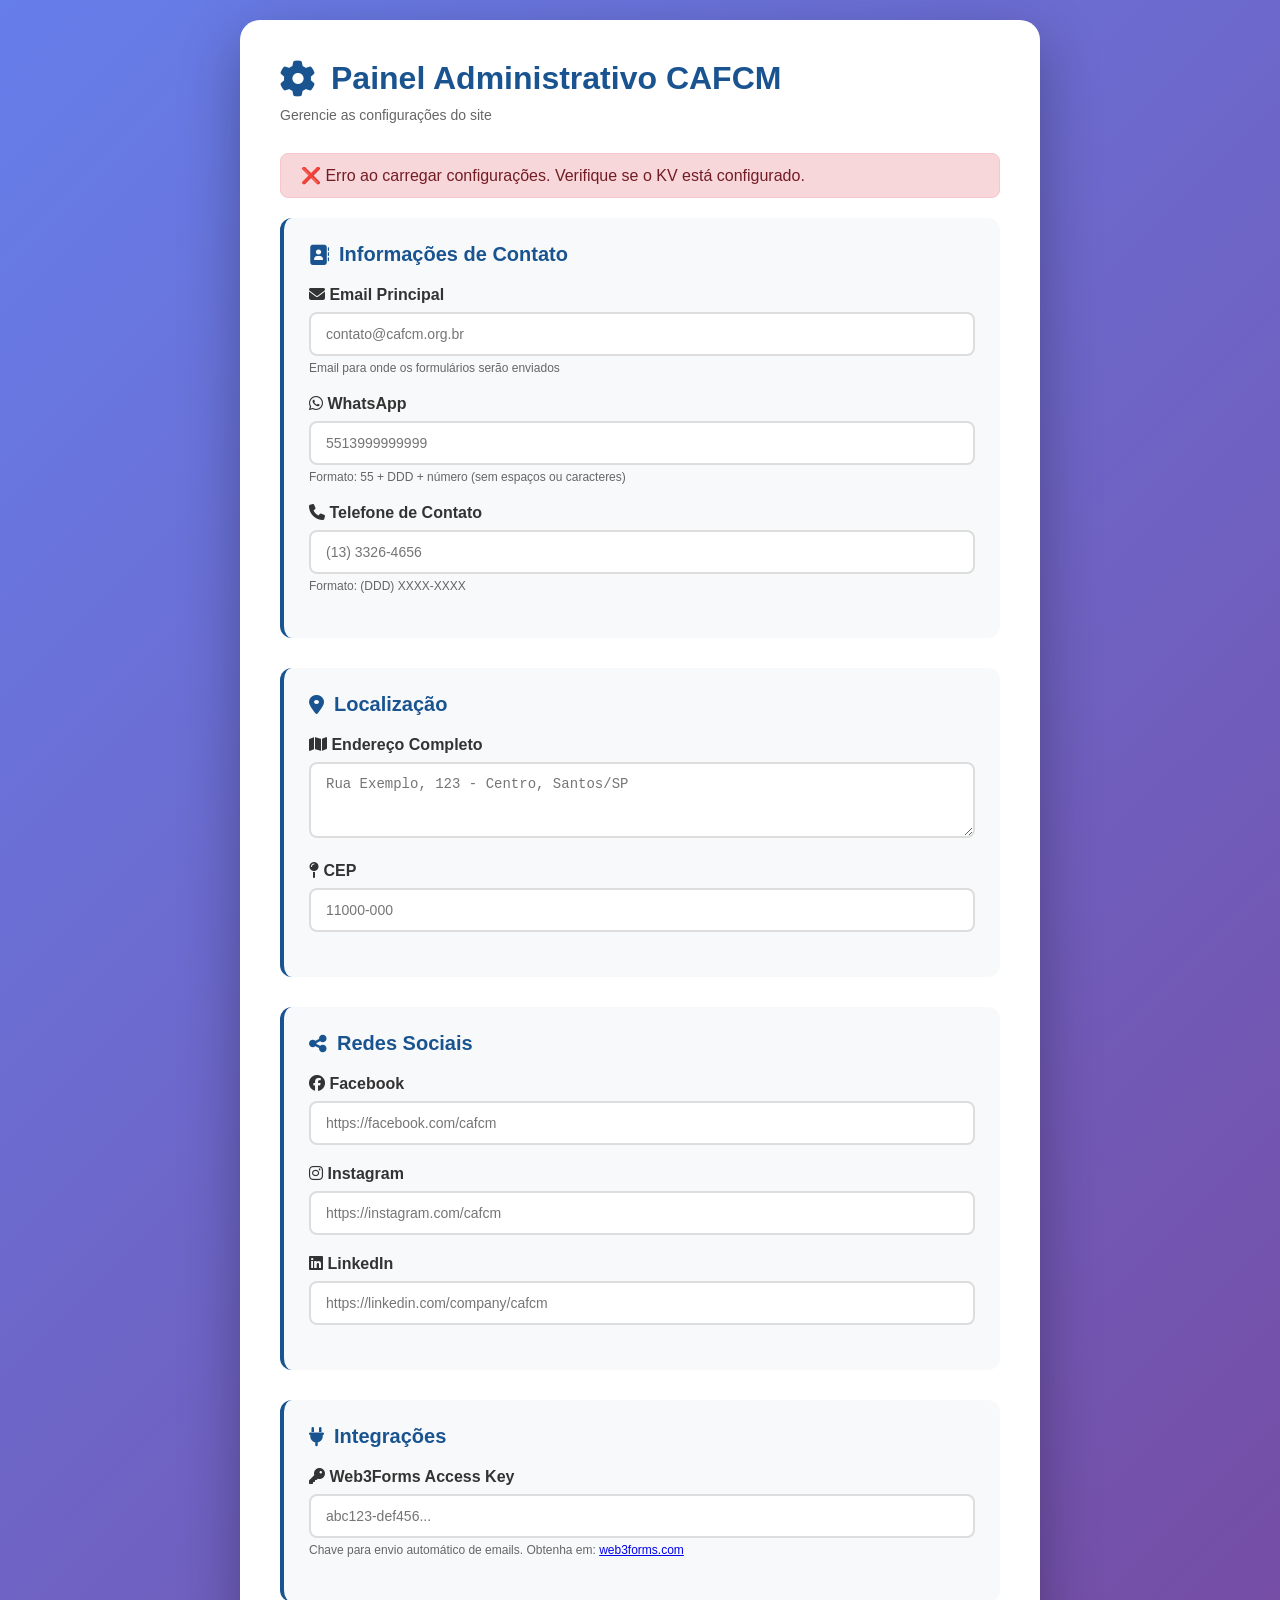
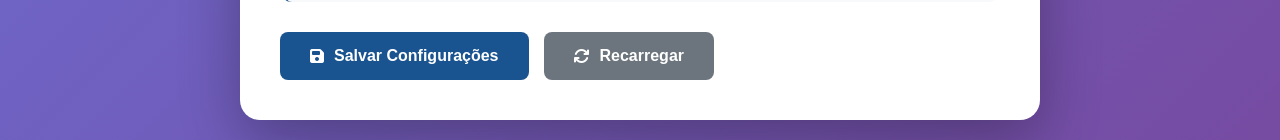
==== admin.html @ fad2b47c "Fix: Renomeia painel de /dev para /admin - Remove diretório /dev que causava loop de redirect - Reno" ====
<!DOCTYPE html>
<html lang="pt-BR">
<head>
    <meta charset="UTF-8">
    <meta name="viewport" content="width=device-width, initial-scale=1.0">
    <title>CAFCM - Painel Admin</title>
    <link rel="stylesheet" href="https://cdnjs.cloudflare.com/ajax/libs/font-awesome/6.4.0/css/all.min.css">
    <style>
        * {
            margin: 0;
            padding: 0;
            box-sizing: border-box;
        }

        body {
            font-family: 'Segoe UI', Tahoma, Geneva, Verdana, sans-serif;
            background: linear-gradient(135deg, #667eea 0%, #764ba2 100%);
            min-height: 100vh;
            padding: 20px;
        }

        .container {
            max-width: 800px;
            margin: 0 auto;
            background: white;
            border-radius: 20px;
            padding: 40px;
            box-shadow: 0 20px 60px rgba(0,0,0,0.3);
        }

        h1 {
            color: #1a5490;
            margin-bottom: 10px;
            display: flex;
            align-items: center;
            gap: 15px;
        }

        h1 i {
            font-size: 36px;
        }

        .subtitle {
            color: #666;
            margin-bottom: 30px;
            font-size: 14px;
        }

        .section {
            margin-bottom: 30px;
            padding: 25px;
            background: #f8f9fa;
            border-radius: 12px;
            border-left: 4px solid #1a5490;
        }

        .section h2 {
            color: #1a5490;
            margin-bottom: 20px;
            font-size: 20px;
            display: flex;
            align-items: center;
            gap: 10px;
        }

        .form-group {
            margin-bottom: 20px;
        }

        label {
            display: block;
            margin-bottom: 8px;
            font-weight: 600;
            color: #333;
        }

        input, textarea {
            width: 100%;
            padding: 12px 15px;
            border: 2px solid #ddd;
            border-radius: 8px;
            font-size: 14px;
            transition: border 0.3s;
        }

        input:focus, textarea:focus {
            outline: none;
            border-color: #1a5490;
        }

        .btn {
            background: #1a5490;
            color: white;
            border: none;
            padding: 15px 30px;
            border-radius: 8px;
            font-size: 16px;
            font-weight: bold;
            cursor: pointer;
            display: inline-flex;
            align-items: center;
            gap: 10px;
            transition: all 0.3s;
        }

        .btn:hover {
            background: #144070;
            transform: translateY(-2px);
            box-shadow: 0 5px 15px rgba(26, 84, 144, 0.3);
        }

        .btn:disabled {
            background: #ccc;
            cursor: not-allowed;
            transform: none;
        }

        .status {
            padding: 12px 20px;
            border-radius: 8px;
            margin-bottom: 20px;
            display: none;
        }

        .status.success {
            background: #d4edda;
            color: #155724;
            border: 1px solid #c3e6cb;
            display: block;
        }

        .status.error {
            background: #f8d7da;
            color: #721c24;
            border: 1px solid #f5c6cb;
            display: block;
        }

        .status.warning {
            background: #fff3cd;
            color: #856404;
            border: 1px solid #ffeaa7;
            display: block;
        }

        .help-text {
            font-size: 12px;
            color: #666;
            margin-top: 5px;
        }

        .preview {
            background: white;
            padding: 15px;
            border-radius: 8px;
            border: 1px solid #ddd;
            margin-top: 10px;
        }

        .preview h3 {
            font-size: 14px;
            color: #1a5490;
            margin-bottom: 10px;
        }

        .btn-group {
            display: flex;
            gap: 15px;
            flex-wrap: wrap;
        }

        .btn-secondary {
            background: #6c757d;
        }

        .btn-secondary:hover {
            background: #5a6268;
        }

        @media (max-width: 768px) {
            .container {
                padding: 20px;
            }

            h1 {
                font-size: 24px;
            }
        }
    </style>
</head>
<body>
    <div class="container">
        <h1>
            <i class="fas fa-cog"></i>
            Painel Administrativo CAFCM
        </h1>
        <p class="subtitle">Gerencie as configurações do site</p>

        <div id="status" class="status"></div>

        <!-- Seção: Contatos -->
        <div class="section">
            <h2><i class="fas fa-address-book"></i> Informações de Contato</h2>

            <div class="form-group">
                <label for="email">
                    <i class="fas fa-envelope"></i> Email Principal
                </label>
                <input type="email" id="email" placeholder="contato@cafcm.org.br">
                <div class="help-text">Email para onde os formulários serão enviados</div>
            </div>

            <div class="form-group">
                <label for="whatsapp">
                    <i class="fab fa-whatsapp"></i> WhatsApp
                </label>
                <input type="text" id="whatsapp" placeholder="5513999999999">
                <div class="help-text">Formato: 55 + DDD + número (sem espaços ou caracteres)</div>
            </div>

            <div class="form-group">
                <label for="telefone">
                    <i class="fas fa-phone"></i> Telefone de Contato
                </label>
                <input type="text" id="telefone" placeholder="(13) 3326-4656">
                <div class="help-text">Formato: (DDD) XXXX-XXXX</div>
            </div>
        </div>

        <!-- Seção: Endereço -->
        <div class="section">
            <h2><i class="fas fa-map-marker-alt"></i> Localização</h2>

            <div class="form-group">
                <label for="endereco">
                    <i class="fas fa-map"></i> Endereço Completo
                </label>
                <textarea id="endereco" rows="3" placeholder="Rua Exemplo, 123 - Centro, Santos/SP"></textarea>
            </div>

            <div class="form-group">
                <label for="cep">
                    <i class="fas fa-map-pin"></i> CEP
                </label>
                <input type="text" id="cep" placeholder="11000-000">
            </div>
        </div>

        <!-- Seção: Redes Sociais -->
        <div class="section">
            <h2><i class="fas fa-share-alt"></i> Redes Sociais</h2>

            <div class="form-group">
                <label for="facebook">
                    <i class="fab fa-facebook"></i> Facebook
                </label>
                <input type="url" id="facebook" placeholder="https://facebook.com/cafcm">
            </div>

            <div class="form-group">
                <label for="instagram">
                    <i class="fab fa-instagram"></i> Instagram
                </label>
                <input type="url" id="instagram" placeholder="https://instagram.com/cafcm">
            </div>

            <div class="form-group">
                <label for="linkedin">
                    <i class="fab fa-linkedin"></i> LinkedIn
                </label>
                <input type="url" id="linkedin" placeholder="https://linkedin.com/company/cafcm">
            </div>
        </div>

        <!-- Seção: Integrações -->
        <div class="section">
            <h2><i class="fas fa-plug"></i> Integrações</h2>

            <div class="form-group">
                <label for="web3formsKey">
                    <i class="fas fa-key"></i> Web3Forms Access Key
                </label>
                <input type="text" id="web3formsKey" placeholder="abc123-def456...">
                <div class="help-text">Chave para envio automático de emails. Obtenha em: <a href="https://web3forms.com/" target="_blank">web3forms.com</a></div>
            </div>
        </div>

        <!-- Botões -->
        <div class="btn-group">
            <button class="btn" onclick="salvarConfiguracoes()">
                <i class="fas fa-save"></i>
                Salvar Configurações
            </button>
            <button class="btn btn-secondary" onclick="carregarConfiguracoes()">
                <i class="fas fa-sync"></i>
                Recarregar
            </button>
        </div>
    </div>

    <script>
        // Carrega configurações ao abrir a página
        window.addEventListener('DOMContentLoaded', carregarConfiguracoes);

        async function carregarConfiguracoes() {
            mostrarStatus('Carregando configurações...', 'warning');

            try {
                const response = await fetch('/api/config');

                if (!response.ok) {
                    throw new Error('Erro ao carregar configurações');
                }

                const config = await response.json();

                // Preenche os campos
                document.getElementById('email').value = config.email || '';
                document.getElementById('whatsapp').value = config.whatsapp || '';
                document.getElementById('telefone').value = config.telefone || '';
                document.getElementById('endereco').value = config.endereco || '';
                document.getElementById('cep').value = config.cep || '';
                document.getElementById('facebook').value = config.facebook || '';
                document.getElementById('instagram').value = config.instagram || '';
                document.getElementById('linkedin').value = config.linkedin || '';
                document.getElementById('web3formsKey').value = config.web3formsKey || '';

                mostrarStatus('✅ Configurações carregadas com sucesso!', 'success');
                setTimeout(() => esconderStatus(), 3000);

            } catch (error) {
                console.error('Erro:', error);
                mostrarStatus('❌ Erro ao carregar configurações. Verifique se o KV está configurado.', 'error');
            }
        }

        async function salvarConfiguracoes() {
            const btn = event.target;
            btn.disabled = true;
            btn.innerHTML = '<i class="fas fa-spinner fa-spin"></i> Salvando...';

            mostrarStatus('Salvando configurações...', 'warning');

            try {
                const config = {
                    email: document.getElementById('email').value,
                    whatsapp: document.getElementById('whatsapp').value,
                    telefone: document.getElementById('telefone').value,
                    endereco: document.getElementById('endereco').value,
                    cep: document.getElementById('cep').value,
                    facebook: document.getElementById('facebook').value,
                    instagram: document.getElementById('instagram').value,
                    linkedin: document.getElementById('linkedin').value,
                    web3formsKey: document.getElementById('web3formsKey').value
                };

                const response = await fetch('/api/config', {
                    method: 'POST',
                    headers: {
                        'Content-Type': 'application/json'
                    },
                    body: JSON.stringify(config)
                });

                if (!response.ok) {
                    throw new Error('Erro ao salvar configurações');
                }

                mostrarStatus('✅ Configurações salvas com sucesso! As mudanças já estão ativas no site.', 'success');

                // Atualiza config.js do site
                window.CAFCM_CONFIG = config;

            } catch (error) {
                console.error('Erro:', error);
                mostrarStatus('❌ Erro ao salvar configurações. Verifique se o KV está configurado.', 'error');
            } finally {
                btn.disabled = false;
                btn.innerHTML = '<i class="fas fa-save"></i> Salvar Configurações';
            }
        }

        function mostrarStatus(mensagem, tipo) {
            const status = document.getElementById('status');
            status.textContent = mensagem;
            status.className = `status ${tipo}`;
            status.style.display = 'block';
        }

        function esconderStatus() {
            const status = document.getElementById('status');
            status.style.display = 'none';
        }
    </script>
</body>
</html>
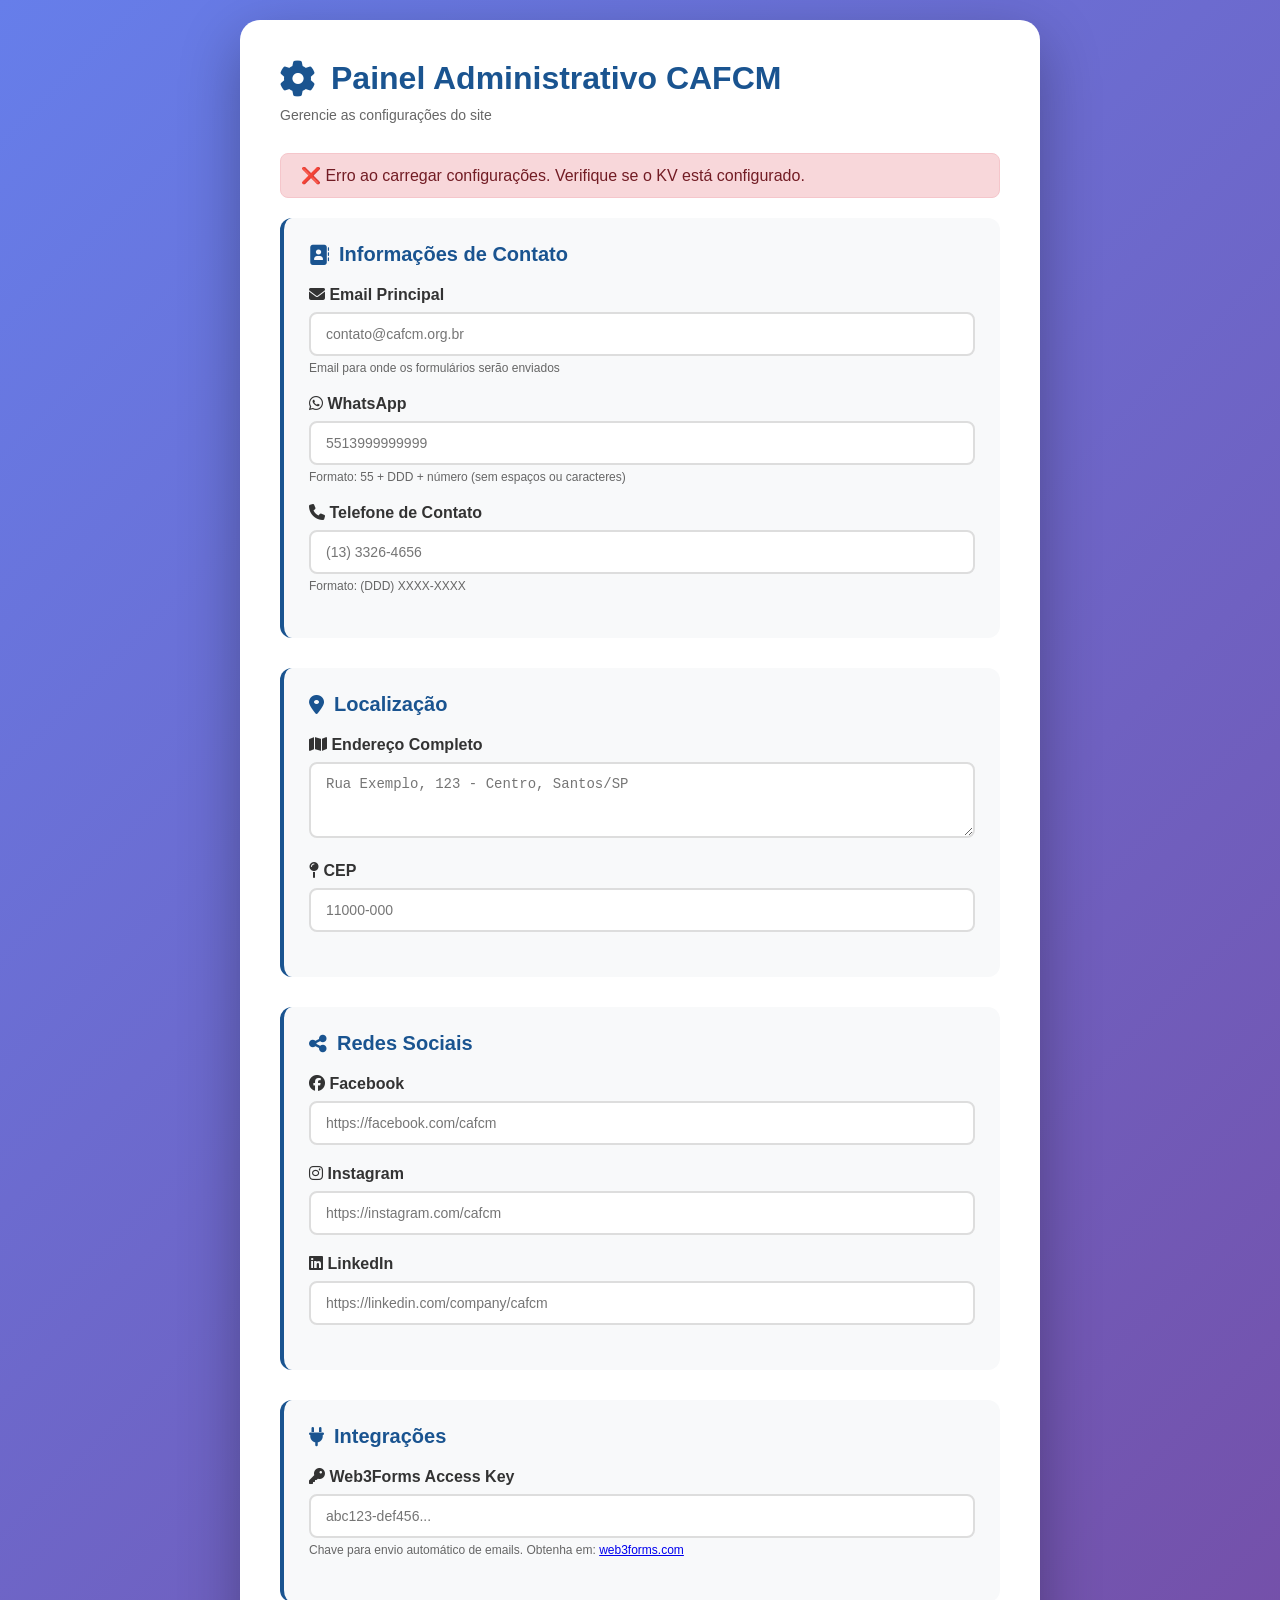
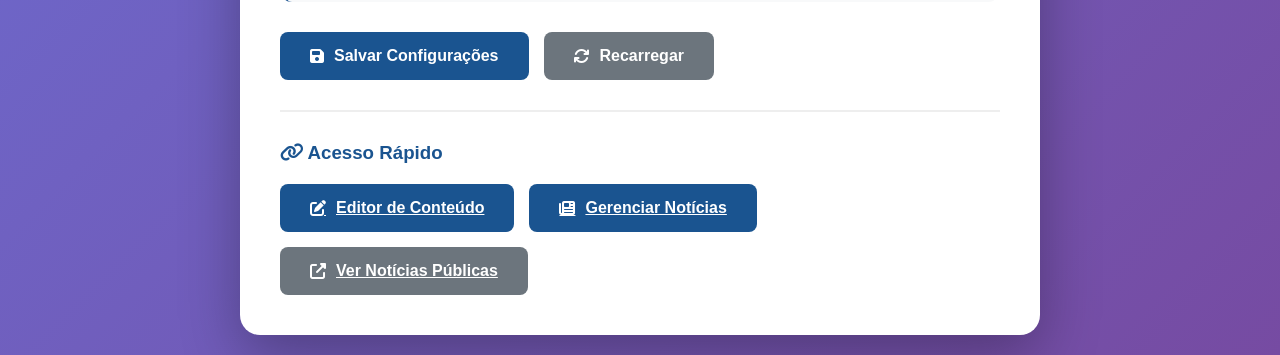
==== commit ed942488: "Feature: Adiciona links de acesso rápido no painel admin - Links para Editor de Conteúdo - Links par" ====
--- a/admin.html
+++ b/admin.html
@@ -296,6 +296,27 @@
                 Recarregar
             </button>
         </div>
+
+        <!-- Links Rápidos -->
+        <div style="margin-top: 30px; padding-top: 30px; border-top: 2px solid #eee;">
+            <h3 style="color: #1a5490; margin-bottom: 20px;">
+                <i class="fas fa-link"></i> Acesso Rápido
+            </h3>
+            <div class="btn-group">
+                <a href="/admin-editor.html" class="btn">
+                    <i class="fas fa-edit"></i>
+                    Editor de Conteúdo
+                </a>
+                <a href="/admin-noticias.html" class="btn">
+                    <i class="fas fa-newspaper"></i>
+                    Gerenciar Notícias
+                </a>
+                <a href="/noticias.html" class="btn btn-secondary" target="_blank">
+                    <i class="fas fa-external-link-alt"></i>
+                    Ver Notícias Públicas
+                </a>
+            </div>
+        </div>
     </div>
 
     <script>
